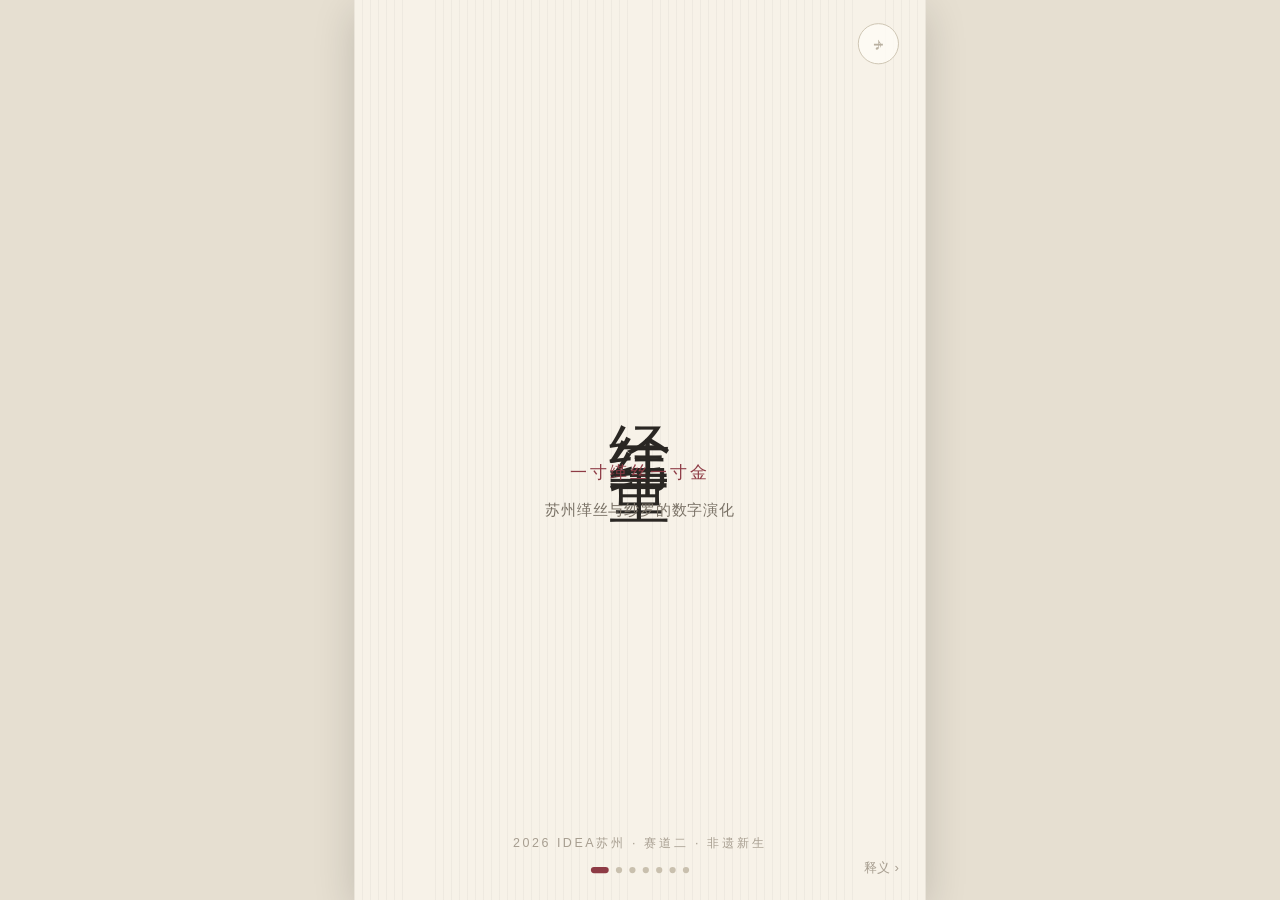
==== index.html @ 429ba1bc "Add H5 entry" ====
<!DOCTYPE html>
<html lang="zh-CN">
<head>
<meta charset="utf-8">
<meta name="viewport" content="width=device-width,initial-scale=1,maximum-scale=1,user-scalable=no,viewport-fit=cover">
<title>经纬二重 · 苏州缂丝与纱罗的数字演化</title>
<style>
* { margin: 0; padding: 0; box-sizing: border-box; -webkit-tap-highlight-color: transparent; }

html, body {
  height: 100%;
  background: #E6DFD1;
  overflow: hidden;
  font-family: "PingFang SC", "Hiragino Sans GB", "Microsoft YaHei", sans-serif;
  color: #2A2723;
  user-select: none;
}

#wrap { position: absolute; inset: 0; display: flex; align-items: center; justify-content: center; }

#stage {
  position: relative;
  width: 640px; height: 1008px;
  transform-origin: center center;
  background: #F7F2E8;
  overflow: hidden;
  box-shadow: 0 12px 44px rgba(0, 0, 0, .16);
}

/* 纸面经线底纹 */
#stage::before {
  content: "";
  position: absolute; inset: 0;
  background: repeating-linear-gradient(90deg, rgba(0,0,0,.035) 0 1px, transparent 1px 9px);
  pointer-events: none;
}

.page {
  position: absolute; inset: 0;
  opacity: 0; pointer-events: none;
  transition: opacity .5s ease;
  display: flex; flex-direction: column;
  padding: 52px 44px 96px;
}
.page.on { opacity: 1; pointer-events: auto; }
body.nost .page { transition: none; }

.serif { font-family: "Songti SC", "STSong", "SimSun", serif; }

.kicker { font-size: 15px; letter-spacing: .34em; color: #9A9184; margin-bottom: 14px; }
h1 { font-size: 46px; font-weight: 600; letter-spacing: .1em; line-height: 1.15; }
h2 { font-size: 30px; font-weight: 600; letter-spacing: .06em; margin-bottom: 6px; }
.sub { font-size: 17px; color: #7A7266; line-height: 1.7; letter-spacing: .04em; }
.rule { width: 46px; height: 2px; background: #8E3B45; margin: 18px 0 22px; }

/* 封面 */
#p1 { justify-content: center; align-items: center; text-align: center; padding-bottom: 52px; }
#p1 .vtitle { writing-mode: vertical-rl; font-size: 68px; letter-spacing: .22em; margin-bottom: 26px; }
#p1 .quote { font-size: 19px; color: #8E3B45; letter-spacing: .18em; margin-top: 10px; }
#p1 .meta { position: absolute; bottom: 54px; font-size: 14px; color: #A79E90; letter-spacing: .2em; }

/* 释义页 */
.toggle { display: flex; border: 1px solid #C9C0AE; border-radius: 26px; overflow: hidden; width: 300px; margin: 8px 0 20px; }
.toggle div { flex: 1; text-align: center; padding: 11px 0; font-size: 17px; color: #8A8274; cursor: pointer; }
.toggle div.act { background: #2A2723; color: #F7F2E8; }
.diagram { width: 552px; height: 300px; background: #FFFDF7; border: 1px solid #DED5C2; border-radius: 6px; }
.note { margin-top: 20px; font-size: 17px; line-height: 1.8; color: #5C564C; }
.note b { color: #8E3B45; font-weight: 600; }

/* 择样 / 掷色 */
.grid2 { display: grid; grid-template-columns: 1fr 1fr; gap: 16px; margin-top: 10px; }
.card { background: #FFFDF7; border: 2px solid #DED5C2; border-radius: 8px; padding: 10px; cursor: pointer; }
.card.act { border-color: #8E3B45; }
.card canvas { display: block; margin: 0 auto; border-radius: 4px; }
.card .nm { font-size: 17px; margin-top: 8px; }
.card .nt { font-size: 13px; color: #9A9184; margin-top: 2px; }

.swatches { display: flex; flex-wrap: wrap; gap: 14px; margin: 14px 0 8px; }
.sw { width: 92px; border: 2px solid transparent; border-radius: 6px; padding: 5px; cursor: pointer; }
.sw.act { border-color: #2A2723; }
.sw .bar { display: flex; height: 34px; border-radius: 4px; overflow: hidden; }
.sw .bar i { flex: 1; }
.sw .nm { font-size: 14px; text-align: center; margin-top: 6px; color: #6E675C; }

/* 织造页 */
#p5 { padding-bottom: 88px; }
#loom { width: 460px; height: 580px; margin: 0 auto; display: block; background: #FFFDF7; border: 1px solid #DED5C2; border-radius: 6px; touch-action: none; cursor: ew-resize; }
.prow { display: flex; align-items: center; gap: 14px; margin-top: 14px; }
.pbar { flex: 1; height: 6px; background: #E3DBC9; border-radius: 3px; overflow: hidden; }
.pbar i { display: block; height: 100%; width: 0; background: #8E3B45; transition: width .12s linear; }
.pnum { font-size: 15px; color: #7A7266; min-width: 92px; text-align: right; }
.hint { margin-top: 12px; font-size: 16px; color: #8A8274; text-align: center; letter-spacing: .06em; }

/* 苏罗页 */
#p6 #luo { width: 552px; height: 300px; background: #FFFDF7; border: 1px solid #DED5C2; border-radius: 6px; touch-action: none; }
.quote2 { margin-top: 16px; padding: 14px 16px; border-left: 3px solid #8E3B45; background: rgba(142,59,69,.05); font-size: 16px; line-height: 1.75; color: #5C564C; }
.quote2 .src { display: block; margin-top: 8px; font-size: 13px; color: #9A9184; }

/* 成画页 */
#p7 #final { width: 345px; height: 435px; margin: 0 auto; display: block; background: #FFFDF7; border: 1px solid #DED5C2; border-radius: 4px; }
.mock { display: flex; gap: 14px; margin-top: 14px; }
.mock div { flex: 1; }
.mock .box { height: 116px; background: #EFE8D8; border-radius: 6px; overflow: hidden; display: flex; align-items: center; justify-content: center; }
.mock .box img { max-width: 86%; max-height: 86%; object-fit: contain; }
.mock .box.round { border-radius: 999px; }
.mock .box.round img { border-radius: 999px; max-width: 78%; max-height: 78%; }
.mock p { font-size: 14px; text-align: center; color: #7A7266; margin-top: 8px; }

/* 按钮 */
.btn {
  display: inline-block; padding: 13px 30px; font-size: 17px; letter-spacing: .12em;
  border: 1px solid #2A2723; border-radius: 30px; cursor: pointer; background: transparent; color: #2A2723;
}
.btn.solid { background: #2A2723; color: #F7F2E8; }
.btn:active { opacity: .7; }
.btnrow { display: flex; gap: 12px; margin-top: 16px; }

/* 翻页器 */
#pager { position: absolute; left: 0; right: 0; bottom: 30px; display: flex; align-items: center; justify-content: center; gap: 8px; z-index: 5; }
#pager i { width: 7px; height: 7px; border-radius: 50%; background: #C9C0AE; display: block; }
#pager i.act { background: #8E3B45; width: 20px; border-radius: 4px; }
#nav { position: absolute; bottom: 26px; right: 30px; font-size: 15px; color: #A79E90; z-index: 5; cursor: pointer; }
#prev { position: absolute; bottom: 26px; left: 30px; font-size: 15px; color: #A79E90; z-index: 5; cursor: pointer; }
#nav:empty, #prev:empty { display: none; }
#nav:active, #prev:active { color: #8E3B45; }

#sound {
  position: absolute; top: 26px; right: 30px; z-index: 6; cursor: pointer;
  width: 46px; height: 46px; border-radius: 50%;
  border: 1px solid #C9C0AE; background: rgba(255, 253, 247, .78);
  display: flex; align-items: center; justify-content: center;
  font-size: 20px; color: #2A2723;
}
#sound.off { color: #B9B0A0; text-decoration: line-through; }

.foot { position: absolute; bottom: 30px; left: 44px; font-size: 13px; color: #B3AA9B; letter-spacing: .14em; }

</style>
</head>
<body>
<div id="wrap">
<div id="stage">

  <section class="page" id="p1">
    <div class="vtitle serif">经纬二重</div>
    <div class="quote serif">一寸缂丝一寸金</div>
    <div class="sub" style="margin-top:16px">苏州缂丝与纱罗的数字演化</div>
    <div class="meta">2026 IDEA苏州 · 赛道二 · 非遗新生</div>
  </section>

  <section class="page" id="p2">
    <div class="kicker">P2 / 释义</div>
    <h2 class="serif">先看懂这两根线</h2>
    <div class="rule"></div>
    <div class="toggle" id="tog"><div class="act">通经</div><div>断纬</div></div>
    <div class="hint" style="margin:0 0 12px">点选任一项，可听该技艺的语音讲解</div>
    <canvas class="diagram" id="diagram"></canvas>
    <div class="note">缂丝之要，全在<b>通经断纬</b>四字：经线一根到底，纬线却按图稿色区各自回梭，互不相通。色界处遂留下细缝——这道缝，正是行家辨真伪的凭据。</div>
  </section>

  <section class="page" id="p3">
    <div class="kicker">P3 / 择样</div>
    <h2 class="serif">选一幅今日要织的样</h2>
    <div class="rule"></div>
    <div class="sub">四样皆由算法依参数生成，换一手便换一局。</div>
    <div class="grid2" id="picks"></div>
    <div class="btnrow"><span class="btn" id="btnReseed">换一手</span></div>
  </section>

  <section class="page" id="p4">
    <div class="kicker">P4 / 掷色</div>
    <h2 class="serif">掷一手丝色</h2>
    <div class="rule"></div>
    <div class="sub">六组色卡取自缂丝与宋锦常用的传统丝色，掷得哪一手便织哪一色。</div>
    <div class="swatches" id="sws"></div>
    <div class="btnrow"><span class="btn solid" id="btnCast">掷色</span></div>
  </section>

  <section class="page" id="p5">
    <div class="kicker">P5 / 上机</div>
    <h2 class="serif">引梭成纹</h2>
    <canvas id="loom"></canvas>
    <div class="prow"><div class="pbar"><i id="pbar"></i></div><div class="pnum" id="pnum">0 / 0 梭</div></div>
    <div class="btnrow">
      <span class="btn" id="btnAuto">替我织</span>
      <span class="btn" id="btnFlip">翻面</span>
      <span class="btn" id="btnReset">重织</span>
    </div>
    <div class="hint" id="hint">按住画布横向拖动，引梭织入</div>
  </section>

  <section class="page" id="p6">
    <div class="kicker">P6 / 互文</div>
    <h2 class="serif">同一根线的另一种解法</h2>
    <div class="rule"></div>
    <canvas id="luo"></canvas>
    <div class="hint" id="luoTxt">半绞 · 孔眼匀停</div>
    <div class="quote2">缂丝在纬上做减法，纱罗却在经上做加法：两根经线互相绞转，把纬线锁成稳定的方孔，谓之<b>椒孔</b>。左右拖动，可试绞转之紧慢。
      <span class="src">——技艺互文 · 苏州纱罗织造</span>
    </div>
  </section>

  <section class="page" id="p7">
    <div class="kicker">P7 / 成画</div>
    <h2 class="serif">这一幅，只此一幅</h2>
    <canvas id="final"></canvas>
    <div style="text-align:center;font-size:15px;color:#7A7266;margin-top:10px" id="fname"></div>
    <div class="mock">
      <div><div class="box"><img alt="丝巾"></div><p>丝巾</p></div>
      <div><div class="box round"><img alt="团扇"></div><p>团扇</p></div>
      <div><div class="box"><img alt="书衣"></div><p>书衣</p></div>
    </div>
    <div class="btnrow"><span class="btn solid" id="btnSave">存成图</span><span class="btn" id="btnAgain">再织一幅</span></div>
  </section>

  <div id="pager"></div>
  <div id="prev"></div>
  <div id="nav"></div>
  <div id="sound" class="off">&#9834;</div>
</div>
</div>
<script>
/* weave-pattern.js
 * 《经纬二重》H5 · 纹样与色谱引擎
 * 说明：全部几何形体与配色均由手写参数化算法生成（三角函数 + 伪随机分布），
 *       不使用任何 AI 生成素材、不依赖任何外部图片资源。
 * 数据契约：grid 为 W*H 的 Int8Array，值 -1 表示“地”（不落纬，露出经线），
 *           0..N-1 表示色区索引，映射至配色方案的 lines 数组。
 */

(function (root, factory) {
  if (typeof module === 'object' && module.exports) module.exports = factory();
  else root.NHPattern = factory();
})(typeof self !== 'undefined' ? self : this, function () {
  'use strict';

  var W = 46, H = 58;

  function mulberry32(a) {
    return function () {
      a |= 0; a = (a + 0x6D2B79F5) | 0;
      var t = Math.imul(a ^ (a >>> 15), 1 | a);
      t = (t + Math.imul(t ^ (t >>> 7), 61 | t)) ^ t;
      return ((t ^ (t >>> 14)) >>> 0) / 4294967296;
    };
  }

  function set(g, x, y, v) {
    x = Math.round(x); y = Math.round(y);
    if (x < 0 || y < 0 || x >= W || y >= H) return;
    g[y * W + x] = v;
  }

  function disc(g, cx, cy, r, v, aspect) {
    aspect = aspect || 1;
    var r2 = r * r;
    for (var y = Math.floor(cy - r / aspect); y <= Math.ceil(cy + r / aspect); y++) {
      for (var x = Math.floor(cx - r); x <= Math.ceil(cx + r); x++) {
        var dx = x - cx, dy = (y - cy) * aspect;
        if (dx * dx + dy * dy <= r2) set(g, x, y, v);
      }
    }
  }

  function ellipseFill(g, cx, cy, rx, ry, v, inner, innerV) {
    for (var y = Math.floor(cy - ry); y <= Math.ceil(cy + ry); y++) {
      for (var x = Math.floor(cx - rx); x <= Math.ceil(cx + rx); x++) {
        var dx = (x - cx) / rx, dy = (y - cy) / ry, d = dx * dx + dy * dy;
        if (d <= 1) set(g, x, y, (inner && d <= inner) ? innerV : v);
      }
    }
  }

  /* ---------- 通用：底部海水江崖 ---------- */
  function addWaves(g, rnd, top) {
    var bands = 3, k = 2 * Math.PI / (W / (1.4 + rnd() * 1.4));
    for (var b = 0; b < bands; b++) {
      var base = top + (H - top) * (b / bands);
      var amp = 1.6 + rnd() * 1.8;
      var ph = rnd() * Math.PI * 2;
      for (var x = 0; x < W; x++) {
        var edge = base + amp * Math.sin(k * x + ph);
        for (var y = Math.round(edge); y < Math.round(base + (H - top) / bands + 2); y++) {
          if (y >= 0 && y < H) {
            var cur = g[y * W + x];
            if (cur === -1) set(g, x, y, 3 + (b % 2 ? 1 : 0));
          }
        }
      }
    }
  }

  /* ---------- 纹样一：宝相团花 ---------- */
  /* 沿 ang 方向摆放一枚胖椭圆花瓣：主轴沿径向，副轴沿切向 */
  function petalEllipse(g, px, py, ang, rl, tw, v, aspect) {
    var ca = Math.cos(ang), sa = Math.sin(ang);
    for (var y = Math.floor(py - rl) - 1; y <= Math.ceil(py + rl) + 1; y++) {
      for (var x = Math.floor(px - rl) - 1; x <= Math.ceil(px + rl) + 1; x++) {
        var dx = x - px, dy = (y - py) * aspect;
        var u = dx * ca + dy * sa, w = -dx * sa + dy * ca;
        if ((u * u) / (rl * rl) + (w * w) / (tw * tw) <= 1) set(g, x, y, v);
      }
    }
  }

  function tuantuan(rnd) {
    var g = new Int8Array(W * H).fill(-1);
    var cx = (W - 1) / 2, cy = H * 0.40, aspect = 0.86;
    var twist = (rnd() - 0.5) * 0.6;
    var n = 8;

    /* 外层八瓣（与内层错半格） */
    for (var k = 0; k < n; k++) {
      var a2 = (k / n) * Math.PI * 2 + Math.PI / n + twist;
      petalEllipse(g, cx + Math.cos(a2) * 12.5, cy + Math.sin(a2) * 12.5 / aspect,
        a2, 6.2, 4.0, 2, aspect);
    }
    /* 外层瓣尖另起一色，取宝相花“间晕”之貌 */
    for (var k2 = 0; k2 < n; k2++) {
      var a3 = (k2 / n) * Math.PI * 2 + Math.PI / n + twist;
      disc(g, cx + Math.cos(a3) * 17.6, cy + Math.sin(a3) * 17.6 / aspect, 1.5, 3, aspect);
    }
    /* 内层八瓣覆盖其上 */
    for (var k3 = 0; k3 < n; k3++) {
      var a1 = (k3 / n) * Math.PI * 2 + twist;
      petalEllipse(g, cx + Math.cos(a1) * 6.4, cy + Math.sin(a1) * 6.4 / aspect,
        a1, 5.0, 3.2, 1, aspect);
    }
    disc(g, cx, cy, 2.4, 4, aspect);
    addWaves(g, rnd, H * 0.84);
    return g;
  }

  /* ---------- 纹样二：缠枝莲 ---------- */
  function lianzhi(rnd) {
    var g = new Int8Array(W * H).fill(-1);
    var amp = 7 + rnd() * 6, freq = 1.3 + rnd() * 1.0, ph = rnd() * Math.PI * 2;
    var cx = (W - 1) / 2;

    for (var y = 0; y < H; y++) {
      var t = y / (H - 1);
      var sx = cx + amp * Math.sin(freq * t * Math.PI * 2 + ph);
      for (var x = 0; x < W; x++) {
        if (Math.abs(x - sx) < 1.5) set(g, x, y, 1);
      }
    }
    for (var i = 0; i < 4; i++) {
      var yy = 5 + i * 13 + Math.floor(rnd() * 4);
      if (yy >= H) continue;
      var tt = yy / (H - 1);
      var ss = cx + amp * Math.sin(freq * tt * Math.PI * 2 + ph);
      var dir = (i % 2) ? 1 : -1;
      /* 花头须收在画面内，否则会被边界裁切而失去花形 */
      var fx = Math.max(5, Math.min(W - 6, ss + dir * (5.5 + rnd() * 3.5)));
      for (var k = 0; k < 8; k++) {
        var aa = (k / 8) * Math.PI * 2 + i * 0.42;
        ellipseFill(g, fx + Math.cos(aa) * 3.1, yy + Math.sin(aa) * 3.1, 2.4, 2.4, 2);
      }
      disc(g, fx, yy, 2.1, 0);
      ellipseFill(g, Math.max(4, Math.min(W - 5, ss - dir * (4.5 + rnd() * 3))), yy + 3, 3.6 + rnd() * 1.6, 2.2 + rnd() * 1.2, 3);
    }
    addWaves(g, rnd, H * 0.8);
    return g;
  }

  /* ---------- 纹样三：游鱼戏藻（侧面角度，便于低分辨率成形） ---------- */
  function jinyu(rnd) {
    var g = new Int8Array(W * H).fill(-1);
    var cx = Math.round((W - 1) / 2), cy = Math.round(H * 0.38);

    /* 水草：自底部上扬的几缕 */
    for (var s = 0; s < 4; s++) {
      var bx = 4 + s * 12 + rnd() * 3;
      for (var yw = cy + 9; yw < H; yw++) {
        set(g, bx + Math.sin((yw - cy) * 0.26 + s * 1.7) * 2.4, yw, 3);
      }
    }

    /* 鱼身：横向橄榄形，外深内浅 */
    ellipseFill(g, cx - 1, cy, 13, 6.4, 1, 0.30, 0);
    /* 头部收钝 */
    for (var xh = Math.round(cx - 14); xh <= Math.round(cx - 10); xh++) {
      for (var yh = Math.round(cy - 6); yh <= Math.round(cy + 6); yh++) {
        if (g[yh * W + xh] !== -1) continue;
        var hh = 6.4 - (cx - 10 - xh) * 1.1;
        if (Math.abs(yh - cy) < hh) set(g, xh, yh, 1);
      }
    }
    /* 尾鳍：向右张开的两片 */
    for (var x = Math.round(cx + 10); x <= cx + 21; x++) {
      var t = (x - (cx + 10)) / 11;
      var sp = 1.2 + t * 6.4;
      for (var y = Math.round(cy - sp); y <= Math.round(cy + sp); y++) {
        if (Math.abs(Math.abs(y - cy) - sp) < 1.4) set(g, x, y, 2);
      }
    }
    /* 背鳍 */
    for (var y2 = Math.round(cy - 6); y2 >= cy - 13; y2--) {
      var t2 = (cy - 6 - y2) / 7;
      var hw = 4.2 * (1 - t2) + 0.6;
      for (var x2 = Math.round(cx - 3 - hw); x2 <= Math.round(cx - 3 + hw); x2++) set(g, x2, y2, 2);
    }
    /* 腹鳍 */
    for (var y3 = Math.round(cy + 6); y3 <= cy + 11; y3++) {
      var t3 = (y3 - (cy + 6)) / 5;
      var hw3 = 3.2 * (1 - t3) + 0.5;
      for (var x3 = Math.round(cx + 1 - hw3); x3 <= Math.round(cx + 1 + hw3); x3++) set(g, x3, y3, 2);
    }
    /* 鳃线与眼 */
    for (var y4 = cy - 4; y4 <= cy + 4; y4++) set(g, cx - 5, y4, 2);
    disc(g, cx - 8, cy - 1, 1.2, 4);
    addWaves(g, rnd, H * 0.86);
    return g;
  }

  /* ---------- 纹样四：海水江崖 ---------- */
  function shuiwen(rnd) {
    var g = new Int8Array(W * H).fill(-1);
    var top = H * 0.3, bands = 5;
    for (var b = 0; b < bands; b++) {
      var base = top + (H - top) * (b / bands);
      var amp = 2.2 + rnd() * 2.4;
      var k = 2 * Math.PI / (W / (1.2 + rnd() * 1.6));
      var ph = rnd() * Math.PI * 2;
      for (var x = 0; x < W; x++) {
        var edge = base + amp * Math.sin(k * x + ph);
        for (var y = Math.round(edge); y < Math.round(base + (H - top) / bands + 1.5); y++) {
          if (y >= 0 && y < H) set(g, x, y, b % 4 === 0 ? 0 : (1 + (b % 3)));
        }
      }
    }
    /* 立水浪头 */
    for (var s = 0; s < 3; s++) {
      var sx2 = 8 + s * 14 + rnd() * 4;
      for (var y4 = H * 0.86; y4 < H; y4++) {
        var hw = 1 + (y4 - H * 0.86) * 0.5;
        for (var x4 = Math.round(sx2 - hw); x4 <= Math.round(sx2 + hw); x4++) set(g, x4, y4, 2);
      }
    }
    return g;
  }

  var BUILDERS = [
    { id: 'tuanhua', name: '宝相团花', note: '放射对称·三层环花', fn: tuantuan },
    { id: 'lianzhi', name: '缠枝莲', note: '藤蔓绕 riots花·左右生', fn: lianzhi },
    { id: 'jinyu', name: '游鱼戏藻', note: '橄榄鱼身·尾鳍张立', fn: jinyu },
    { id: 'shuiwen', name: '海水江崖', note: '层波相叠·立水浪头', fn: shuiwen }
  ];

  /* ---------- 传统缂丝 / 苏罗常用丝色 ---------- */
  var PALETTES = [
    { id: 'songya', name: '宋韵雅', ground: '#EFE7D6', warp: '#D6C9AC',
      lines: ['#2F6B8F', '#5B8C51', '#D8A63D', '#A8324A', '#7A6A9B'] },
    { id: 'yuefu', name: '乐府红', ground: '#F6EDDF', warp: '#DFD2BA',
      lines: ['#D4537E', '#2F6B8F', '#E8A33D', '#3F7A5E', '#9C3B4E'] },
    { id: 'biluo', name: '碧螺青', ground: '#EDEEE2', warp: '#CBD4C0',
      lines: ['#3D7A6B', '#8FB27E', '#D9C87A', '#B0654C', '#4B6E8F'] },
    { id: 'mojin', name: '墨缂金', ground: '#1F2230', warp: '#3A3F52',
      lines: ['#C8A155', '#8E3B45', '#3F6B84', '#7C7A4A', '#E0D9C4'] },
    { id: 'oufen', name: '藕粉莲', ground: '#F6ECEC', warp: '#E2CDD2',
      lines: ['#C77B8C', '#86A6A0', '#E4B45C', '#6E5A7C', '#A9445A'] },
    { id: 'shiqing', name: '石青霜', ground: '#E9EEF2', warp: '#C6D1DA',
      lines: ['#25557A', '#5C8EA6', '#E0BE6B', '#8A4A3C', '#6B7B52'] }
  ];

  function build(patternId, seed) {
    var b = BUILDERS.filter(function (p) { return p.id === patternId; })[0] || BUILDERS[0];
    return { grid: b.fn(mulberry32(seed || 1)), meta: b };
  }

  /* 将 grid 按行切分为“梭”：每一梭 = 一行内连续的同色段（断纬的直接依据） */
  function toRows(grid) {
    var rows = [];
    for (var y = 0; y < H; y++) {
      var runs = [], cur = grid[y * W], start = 0;
      for (var x = 1; x <= W; x++) {
        var v = x < W ? grid[y * W + x] : -999;
        if (v !== cur) {
          if (cur !== -1) runs.push({ x0: start, x1: x - 1, c: cur });
          cur = v; start = x;
        }
      }
      rows.push(runs);
    }
    return rows;
  }

  return {
    W: W, H: H, BUILDERS: BUILDERS, PALETTES: PALETTES,
    build: build, toRows: toRows, rng: mulberry32
  };
});

</script>
<script>
/* app.js — 《经纬二重》H5 交互逻辑
 * 依赖 NHPattern（weave-pattern.js）。全部图形由代码绘制，无任何外部图片素材。
 */
(function () {
  'use strict';
  var P = window.NHPattern, W = P.W, H = P.H, CELL = 10;
  var LOOMW = W * CELL, LOOMH = H * CELL;   // 460 x 580

  var S = {
    page: 0, pattern: 'tuanhua', seed: 7, palette: 0,
    runs: [], woven: 0, auto: false, mirror: false, twist: 0.45, mode: 'tong', frame: null
  };

  function $(id) { return document.getElementById(id); }

  function fit(cv, w, h, d) {
    d = d || 2;
    cv.width = w * d; cv.height = h * d;
    cv.style.width = w + 'px'; cv.style.height = h + 'px';
    var c = cv.getContext('2d');
    c.setTransform(d, 0, 0, d, 0, 0);
    return c;
  }

  function rr(c, x, y, w, h, r) {
    if (w < 2 * r) r = w / 2; if (h < 2 * r) r = h / 2;
    c.beginPath();
    c.moveTo(x + r, y);
    c.lineTo(x + w - r, y); c.quadraticCurveTo(x + w, y, x + w, y + r);
    c.lineTo(x + w, y + h - r); c.quadraticCurveTo(x + w, y + h, x + w - r, y + h);
    c.lineTo(x + r, y + h); c.quadraticCurveTo(x, y + h, x, y + h - r);
    c.lineTo(x, y + r); c.quadraticCurveTo(x, y, x + r, y);
    c.closePath();
  }

  /* ---------- 数据：把纹样展开成“梭”的序列 ---------- */
  function buildRuns() {
    var g = P.build(S.pattern, S.seed).grid;
    var rows = P.toRows(g), out = [];
    for (var y = 0; y < rows.length; y++) {
      for (var i = 0; i < rows[y].length; i++) {
        out.push({ row: y, x0: rows[y][i].x0, x1: rows[y][i].x1, c: rows[y][i].c });
      }
    }
    S.runs = out; S.total = out.length;
  }

  /* ---------- 织机绘制 ---------- */
  function drawLoom(c, upto, mirror, small) {
    var pal = P.PALETTES[S.palette], k = small || 1;
    var w = LOOMW * k, h = LOOMH * k;
    c.clearRect(0, 0, w, h);
    c.fillStyle = pal.ground; c.fillRect(0, 0, w, h);
    c.globalAlpha = 0.5; c.fillStyle = pal.warp;
    for (var i = 0; i < W; i++) c.fillRect((i * CELL + CELL / 2 - 0.7) * k, 0, 1.4 * k, h);
    c.globalAlpha = 1;
    for (var j = 0; j < upto && j < S.runs.length; j++) {
      var r = S.runs[j];
      var x = r.x0 * CELL + 1, ww = (r.x1 - r.x0 + 1) * CELL - 2, y = r.row * CELL + 1;
      if (mirror) x = LOOMW - x - ww;
      var col = pal.lines[r.c % pal.lines.length];
      c.fillStyle = col;
      rr(c, x * k, y * k, ww * k, (CELL - 2) * k, 3 * k); c.fill();
      c.fillStyle = 'rgba(255,255,255,.16)';
      c.fillRect(x * k, y * k, ww * k, 1.2 * k);
    }
  }

  /* ---------- 缩略图 ---------- */
  /* 缩略图的梭序缓存：动画每帧重绘，不能每次都重跑 build + toRows */
  var thumbCache = {};
  function thumbRuns(pid, seed) {
    var key = pid + '_' + seed;
    if (!thumbCache[key]) {
      var g = P.build(pid, seed).grid, rows = P.toRows(g), out = [];
      for (var y = 0; y < rows.length; y++) {
        for (var i = 0; i < rows[y].length; i++) {
          out.push({ row: y, x0: rows[y][i].x0, x1: rows[y][i].x1, c: rows[y][i].c });
        }
      }
      thumbCache[key] = out;
    }
    return thumbCache[key];
  }

  function drawThumb(cv, pid, seed, palIdx, upto) {
    var runs = thumbRuns(pid, seed), k = 0.5;
    var c = cv.__ctx;
    if (!c) {
      c = fit(cv, LOOMW * k, LOOMH * k, 2);
      cv.__ctx = c;
      /* 固定显示尺寸，避免四张卡片把页面撑出屏外 */
      cv.style.width = '167px'; cv.style.height = '210px';
    }
    var pal = P.PALETTES[palIdx];
    c.fillStyle = pal.ground; c.fillRect(0, 0, LOOMW * k, LOOMH * k);
    c.globalAlpha = 0.45; c.fillStyle = pal.warp;
    for (var i = 0; i < W; i++) c.fillRect((i * CELL + CELL / 2 - 0.6) * k, 0, 1.2 * k, LOOMH * k);
    c.globalAlpha = 1;
    var n = (upto === undefined) ? runs.length : Math.min(runs.length, Math.floor(upto));
    for (var j = 0; j < n; j++) {
      var r = runs[j];
      c.fillStyle = pal.lines[r.c % pal.lines.length];
      c.fillRect((r.x0 * CELL + 1) * k, (r.row * CELL + 1) * k, ((r.x1 - r.x0 + 1) * CELL - 2) * k, (CELL - 2) * k);
    }
  }

  /* ---------- P2 释义图：通经 / 断纬 ---------- */
  function ease(x) { return x < 0.5 ? 2 * x * x : 1 - Math.pow(-2 * x + 2, 2) / 2; }

  /* 回纬折返的示意钩 */
  function drawHook(c, bx, k, blink) {
    c.save();
    c.strokeStyle = '#8E3B45'; c.lineWidth = 2 * k;
    c.globalAlpha = 0.35 + 0.65 * Math.abs(Math.sin(blink * Math.PI));
    c.setLineDash([4 * k, 3 * k]);
    c.beginPath();
    c.moveTo(bx, 138 * k); c.lineTo(bx, 112 * k);
    c.lineTo(bx + 12 * k, 112 * k); c.lineTo(bx + 12 * k, 164 * k); c.lineTo(bx, 164 * k);
    c.stroke();
    c.restore();
  }

  function drawDiagram(c, k, prog) {
    k = k || 1;
    prog = (prog === undefined) ? 1 : Math.max(0, Math.min(1, prog));
    var w = 552 * k, h = 300 * k;
    var pal = P.PALETTES[S.palette], cols = 12, cw = w / cols;
    c.clearRect(0, 0, w, h);
    c.fillStyle = '#FFFDF7'; c.fillRect(0, 0, w, h);
    c.fillStyle = pal.warp; c.globalAlpha = 0.85;
    for (var i = 0; i < cols; i++) c.fillRect(i * cw + cw / 2 - 1.5 * k, 20 * k, 3 * k, 260 * k);
    c.globalAlpha = 1;

    c.textAlign = 'center';

    if (S.mode === 'tong') {
      var len = 504 * k * ease(prog);
      if (len > 1) {
        c.fillStyle = pal.lines[0];
        rr(c, 24 * k, 138 * k, len, 26 * k, 8 * k); c.fill();
      }
      if (prog < 1) {
        c.fillStyle = '#8E3B45';
        c.beginPath(); c.arc(24 * k + len, 151 * k, 5.5 * k, 0, 6.2832); c.fill();
      }
      c.fillStyle = '#2A2723'; c.font = (15 * k) + 'px sans-serif';
      c.fillText('一根纬线左右到头，通到底', w / 2, 196 * k);
      c.fillStyle = '#8E3B45';
      c.fillText('经线自始至终不断 · 通经', w / 2, 226 * k);
    } else {
      var segs = [[24, 150], [190, 160], [370, 158]];
      var cs = [pal.lines[0], pal.lines[1], pal.lines[2]];
      segs.forEach(function (s, i) {
        var lp = Math.max(0, Math.min(1, (prog - i * 0.26) / 0.30));
        var len = s[1] * k * ease(lp);
        if (len > 1) {
          c.fillStyle = cs[i];
          rr(c, s[0] * k, 138 * k, len, 26 * k, 8 * k); c.fill();
        }
        if (lp >= 1 && i < segs.length - 1) drawHook(c, (s[0] + s[1] + 6) * k, k, prog * 5);
      });
      c.fillStyle = '#2A2723'; c.font = (15 * k) + 'px sans-serif';
      c.fillText('纬线各走一段就折回，互不相通', w / 2, 200 * k);
      c.fillStyle = '#8E3B45';
      c.fillText('断纬 · 色界处遂留细缝', w / 2, 230 * k);
    }
  }

  /* ---------- P6 苏罗绞经 ---------- */
  /* 绞经：两根经线沿纵向正弦摆动且相位相反，周期性互绞，围出连续椒孔 */
  function drawLuo(c, k, ph, wp) {
    k = k || 1;
    ph = ph || 0;
    wp = (wp === undefined) ? 1 : Math.max(0, Math.min(1, wp));
    var w = 552 * k, h = 300 * k;
    c.clearRect(0, 0, w, h);
    c.fillStyle = pal0().ground; c.fillRect(0, 0, w, h);
    var pairs = 7, chh = 60 * k, amp = (w / pairs) * 0.20 * (0.35 + S.twist * 0.85);
    c.lineCap = 'round';

    for (var j = 0; j < pairs * 2; j++) {
      var base = Math.floor(j / 2) * (w / pairs) + (w / pairs) * 0.5;
      var phase = (j % 2) ? 0 : Math.PI;
      c.strokeStyle = (j % 2) ? '#8E3B45' : '#2F6B8F';
      c.lineWidth = 2.4 * k;
      c.beginPath();
      for (var y = 0; y <= h; y += 3) {
        /* 相位随时间推进：绞转点沿纵向流动，如同经线连续互绞 */
        var xx = base + amp * Math.sin((y / chh) * Math.PI * 2 + phase + ph);
        if (y === 0) c.moveTo(xx, y); else c.lineTo(xx, y);
      }
      c.stroke();
    }
    /* 纬线自上而下逐条织入，锁住孔眼 */
    c.strokeStyle = 'rgba(90,84,74,.42)'; c.lineWidth = 1.4 * k;
    var rowsN = h / (chh / 2);
    for (var ri = 0; ri <= rowsN; ri++) {
      var ry = ri * (chh / 2);
      if (ry > h * wp) break;
      c.beginPath(); c.moveTo(0, ry); c.lineTo(w, ry); c.stroke();
    }
  }
  function pal0() { return P.PALETTES[S.palette]; }

  /* ---------- 页面切换 ---------- */
  var NAMES = ['封面', '释义', '择样', '掷色', '上机', '互文', '成画'];
  function go(i) {
    if (i < 0 || i > 6) return;
    S.page = i;
    var pages = document.querySelectorAll('.page');
    for (var k = 0; k < pages.length; k++) pages[k].classList.toggle('on', k === i);
    var dots = $('pager').children;
    for (var d = 0; d < dots.length; d++) dots[d].classList.toggle('act', d === i);
    $('nav').textContent = i === 6 ? '' : NAMES[i + 1] + ' ›';
    $('prev').textContent = i === 0 ? '' : '‹ ' + NAMES[i - 1];
    if (i === 4) { $('loom').style.display = 'block'; drawLoom(loomCtx(), S.woven, S.mirror); }
    if (i === 6) renderFinal();
  }

  var loomC = null, luoC = null, diaC = null;
  function loomCtx() {
    if (!loomC) loomC = fit($('loom'), LOOMW, LOOMH, 2);
    return loomC;
  }
  function luoCtx() { if (!luoC) luoC = fit($('luo'), 552, 300, 2); return luoC; }
  function diaCtx() { if (!diaC) diaC = fit($('diagram'), 552, 300, 2); return diaC; }

  /* ================= 声音 =================
   * BGM 由 Web Audio 实时合成：五声音阶缓行 + 织机投梭声，不使用任何网络音乐，规避版权风险。
   * 语音讲解默认用设备内置中文语音朗读；若 AUDIO_FILE 中填入 mp3 路径，则优先播放该录音。
   */
  var AUDIO_FILE = { bgm: '', tong: '', duan: '' };

  var NARR = {
    tong: '通经，就是经线从上到下贯通整幅，一根到底，从不剪断。它是缂丝的骨架，也是所有纬线依附的基础。',
    duan: '断纬，是缂丝最要紧的一刀。纬线不贯穿全幅，而是依照图稿的色区，一小段一小段地回梭，' +
          '所以每一个颜色的交界处，都会留下一道极细的缝。行家管它叫缂缝，也是辨别真假缂丝的凭据。'
  };

  var AU = {
    ctx: null, master: null, on: false, step: 0, timer: null, fileEl: null, manual: false,
    init: function () {
      if (this.ctx) return true;
      var C = window.AudioContext || window.webkitAudioContext;
      if (!C) return false;
      try {
        this.ctx = new C();
        this.master = this.ctx.createGain();
        this.master.gain.value = 0;
        this.master.connect(this.ctx.destination);
      } catch (e) { this.ctx = null; return false; }
      return true;
    },
    tone: function (f, dur, type, vol) {
      if (!this.ctx) return;
      var t = this.ctx.currentTime, o = this.ctx.createOscillator(), g = this.ctx.createGain();
      o.type = type || 'sine'; o.frequency.value = f;
      g.gain.setValueAtTime(0.0001, t);
      g.gain.linearRampToValueAtTime(vol, t + 0.03);
      g.gain.exponentialRampToValueAtTime(0.0001, t + dur);
      o.connect(g); g.connect(this.master);
      o.start(t); o.stop(t + dur + 0.05);
    },
    /* 织机投梭的短促声响 */
    clack: function () {
      if (!this.ctx) return;
      var c = this.ctx, len = Math.floor(c.sampleRate * 0.05);
      var buf = c.createBuffer(1, len, c.sampleRate), dat = buf.getChannelData(0);
      for (var i = 0; i < len; i++) dat[i] = (Math.random() * 2 - 1) * Math.pow(1 - i / len, 6);
      var s = c.createBufferSource(); s.buffer = buf;
      var g = c.createGain(); g.gain.value = 0.05;
      var f = c.createBiquadFilter(); f.type = 'bandpass'; f.frequency.value = 1700;
      s.connect(f); f.connect(g); g.connect(this.master);
      s.start();
    },
    beat: function () {
      var sc = [261.63, 293.66, 329.63, 392.00, 440.00, 523.25];
      var seq = [0, 2, 1, 3, 2, 4, 3, 5, 4, 2, 1, 0];
      var n = sc[seq[this.step % seq.length]];
      this.tone(n / 2, 1.7, 'sine', 0.20);
      this.tone(n, 1.1, 'triangle', 0.09);
      if (this.step % 4 === 0) this.clack();
      this.step++;
    },
    start: function () {
      if (!this.init()) return;
      if (this.ctx.state === 'suspended') this.ctx.resume();
      var t = this.ctx.currentTime;
      this.master.gain.cancelScheduledValues(t);
      this.master.gain.setValueAtTime(this.master.gain.value, t);
      this.master.gain.linearRampToValueAtTime(0.16, t + 1.2);
      if (AUDIO_FILE.bgm) {
        if (!this.fileEl) { this.fileEl = new Audio(AUDIO_FILE.bgm); this.fileEl.loop = true; }
        var p = this.fileEl.play(); if (p && p.catch) p.catch(function () {});
      }
      var self = this;
      if (!this.timer) this.timer = setInterval(function () { self.beat(); }, 500);
      this.on = true;
    },
    stop: function () {
      if (!this.ctx) return;
      var t = this.ctx.currentTime;
      this.master.gain.cancelScheduledValues(t);
      this.master.gain.setValueAtTime(this.master.gain.value, t);
      this.master.gain.linearRampToValueAtTime(0.0001, t + 0.4);
      if (this.timer) { clearInterval(this.timer); this.timer = null; }
      if (this.fileEl) this.fileEl.pause();
      this.on = false;
      this.hush();
    },
    speak: function (key) {
      if (!this.on) return;
      var f = AUDIO_FILE[key];
      if (f) {
        try { var a = new Audio(f); var p = a.play(); if (p && p.catch) p.catch(function () {}); return; }
        catch (e) { /* 文件缺失则退回朗读 */ }
      }
      if (!('speechSynthesis' in window)) return;
      try {
        window.speechSynthesis.cancel();
        var u = new SpeechSynthesisUtterance(NARR[key]);
        u.lang = 'zh-CN'; u.rate = 0.92; u.pitch = 1;
        window.speechSynthesis.speak(u);
      } catch (e) {}
    },
    hush: function () {
      try { if ('speechSynthesis' in window) window.speechSynthesis.cancel(); } catch (e) {}
    }
  };

  /* ================= 动画调度 =================
   * 只驱动当前所在屏的动画，离屏即停，避免无谓耗电。
   * S.frame 为数字时锁定进度，供离线截图取中间帧。
   */
  var Ticker = (function () {
    var items = [], t0 = 0;
    function loop(now) {
      if (!t0) t0 = now;
      var t = (now - t0) / 1000;
      for (var i = 0; i < items.length; i++) {
        var it = items[i];
        if (it.page !== S.page) continue;
        it.draw(S.frame === null ? t : S.frame);
      }
      requestAnimationFrame(loop);
    }
    requestAnimationFrame(loop);
    return { add: function (page, draw) { items.push({ page: page, draw: draw }); } };
  })();

  /* ---------- P5 织造交互 ---------- */
  function weave(n) {
    var before = Math.floor(S.woven);
    S.woven = Math.max(0, Math.min(S.total, S.woven + n));
    if (Math.floor(S.woven) !== before) {
      drawLoom(loomCtx(), Math.floor(S.woven), S.mirror);
      $('pbar').style.width = (S.woven / S.total * 100).toFixed(1) + '%';
      $('pnum').textContent = Math.floor(S.woven) + ' / ' + S.total + ' 梭';
      if (S.woven >= S.total) $('hint').textContent = '织成了 · 可翻面验看，或向下继续';
    }
  }
  function bindLoom() {
    var cv = $('loom'), last = 0, down = false;
    cv.addEventListener('pointerdown', function (e) {
      down = true; last = e.clientX; cv.setPointerCapture(e.pointerId);
      $('hint').textContent = '引梭中…';
    });
    cv.addEventListener('pointermove', function (e) {
      if (!down) return;
      var dx = Math.abs(e.clientX - last); last = e.clientX;
      weave(dx * 0.62);
    });
    ['pointerup', 'pointercancel'].forEach(function (ev) {
      cv.addEventListener(ev, function () { down = false; });
    });
    var ax = 0;
    (function loop() {
      if (S.auto && S.page === 4) weave(1.6);
      requestAnimationFrame(loop);
    })();
  }

  /* ---------- P7 成画 ---------- */
  function renderFinal() {
    var src = $('loom');
    var fc = fit($('final'), 345, 435, 2);
    fc.drawImage(src, 0, 0, 345, 435);
    var url = src.toDataURL('image/png');
    var imgs = document.querySelectorAll('#p7 .mock img');
    for (var i = 0; i < imgs.length; i++) imgs[i].src = url;
    $('fname').textContent = P.BUILDERS.filter(function (b) { return b.id === S.pattern; })[0].name
      + ' · ' + pal0().name;
  }

  /* ---------- 初始化 ---------- */
  function init() {
    buildRuns();

    /* 素材导出（供展示海报高清取图）：?export=1 织造成品 2 苏罗绞经 3 通经断纬机制 */
    var ex = /export=(\d)/.exec(location.search);
    if (ex) {
      document.body.innerHTML = '';
      document.body.style.cssText = 'margin:0;background:#fff';
      var cv = document.createElement('canvas'), c;
      if (+ex[1] === 1) { c = fit(cv, 1104, 1392, 1); S.woven = S.total; drawLoom(c, S.total, false, 2.4); }
      else if (+ex[1] === 2) { c = fit(cv, 1104, 600, 1); drawLuo(c, 2); }
      else { c = fit(cv, 1104, 600, 1); S.mode = 'duan'; drawDiagram(c, 2); }
      document.body.appendChild(cv);
      return;
    }

    loomCtx();

    /* 择样卡片 */
    var gs = $('picks'), pickCvs = [];
    P.BUILDERS.forEach(function (b) {
      var d = document.createElement('div');
      d.className = 'card' + (b.id === S.pattern ? ' act' : '');
      d.innerHTML = '<canvas></canvas><div class="nm">' + b.name + '</div><div class="nt">' + b.note + '</div>';
      gs.appendChild(d);
      pickCvs.push(d.querySelector('canvas'));
      drawThumb(d.querySelector('canvas'), b.id, S.seed, S.palette);
      d.onclick = function () {
        S.pattern = b.id;
        var cs = gs.children;
        for (var i = 0; i < cs.length; i++) cs[i].classList.remove('act');
        d.classList.add('act');
        reseed();
      };
    });

    /* 色卡 */
    var sw = $('sws');
    P.PALETTES.forEach(function (p, i) {
      var d = document.createElement('div');
      d.className = 'sw' + (i === S.palette ? ' act' : '');
      var bar = p.lines.map(function (c) { return '<i style="background:' + c + '"></i>'; }).join('');
      d.innerHTML = '<div class="bar">' + bar + '</div><div class="nm">' + p.name + '</div>';
      sw.appendChild(d);
      d.onclick = function () {
        S.palette = i;
        var cs = sw.children;
        for (var k = 0; k < cs.length; k++) cs[k].classList.remove('act');
        d.classList.add('act');
        recolor();
      };
    });

    /* 释义开关 */
    var tg = $('tog').children;
    for (var t = 0; t < tg.length; t++) {
      (function (idx) {
        tg[idx].onclick = function () {
          S.mode = idx === 0 ? 'tong' : 'duan';
          for (var q = 0; q < tg.length; q++) tg[q].classList.toggle('act', q === idx);
          AU.speak(S.mode);
        };
      })(t);
    }

    /* 翻页器 */
    var pg = $('pager');
    for (var i = 0; i < 7; i++) { var e = document.createElement('i'); if (i === 0) e.className = 'act'; pg.appendChild(e); }
    $('nav').onclick = function () { go(Math.min(6, S.page + 1)); };
    $('prev').onclick = function () { go(Math.max(0, S.page - 1)); };

    /* 按钮 */
    $('btnReseed').onclick = reseed;
    $('btnCast').onclick = function () {
      S.palette = Math.floor(Math.random() * P.PALETTES.length);
      var cs = sw.children;
      for (var k = 0; k < cs.length; k++) cs[k].classList.toggle('act', k === S.palette);
      recolor();
    };
    $('btnAuto').onclick = function () {
      S.auto = !S.auto;
      this.textContent = S.auto ? '停手' : '替我织';
      if (S.auto) $('hint').textContent = '自动织造中…';
    };
    $('btnFlip').onclick = function () {
      var cv = $('loom');
      cv.style.transition = 'transform .28s ease';
      cv.style.transform = 'rotateY(90deg)';
      setTimeout(function () {
        S.mirror = !S.mirror;
        drawLoom(loomCtx(), Math.floor(S.woven), S.mirror);
        cv.style.transform = 'rotateY(0deg)';
        $('hint').textContent = S.mirror ? '背面 · 双面同纹，此缂丝之所以为缂丝' : '正面';
        renderFinal();
      }, 290);
    };
    $('btnReset').onclick = function () { resetLoom(); renderFinal(); };
    $('btnSave').onclick = function () {
      var a = document.createElement('a');
      a.href = $('loom').toDataURL('image/png');
      a.download = '经纬二重-' + S.pattern + '.png';
      a.click();
    };
    $('btnAgain').onclick = function () { reseed(); go(2); };

    /* 苏罗拖动 */
    var lv = $('luo'), ld = false;
    lv.addEventListener('pointerdown', function (e) { ld = true; lv.setPointerCapture(e.pointerId); });
    lv.addEventListener('pointermove', function (e) {
      if (!ld) return;
      var r = lv.getBoundingClientRect();
      S.twist = Math.max(0, Math.min(1, (e.clientX - r.left) / r.width));
      $('luoTxt').textContent = S.twist < 0.35 ? '绞转松弛 · 椒孔舒张，罗面轻透'
        : (S.twist > 0.7 ? '绞转紧密 · 椒孔收敛，罗面致密' : '半绞 · 孔眼匀停');
    });
    lv.addEventListener('pointerup', function () { ld = false; });

    bindLoom();
    drawLoom(loomCtx(), 0, false);

    /* ---- 动画：P2 释义 / P3 择样（四样由空到满）/ P6 苏罗（绞转流动） ---- */
    /* ?still=1 为静态满幅模式：不注册动画，用于海报取图与省电降级 */
    if (/still=1/.test(location.search)) {
      drawDiagram(diaCtx(), 1, 1);
      P.BUILDERS.forEach(function (b, idx) { drawThumb(pickCvs[idx], b.id, S.seed, S.palette); });
      drawLuo(luoCtx(), 1, 0, 1);
    } else
    Ticker.add(1, function (t) {
      drawDiagram(diaCtx(), 1, Math.min(1, ((t % 4.2) / 4.2) / 0.8));
    });
    P.BUILDERS.forEach(function (b, idx) {
      Ticker.add(2, function (t) {
        var p = ((t + idx * 0.7) % 6.2) / 6.2;
        drawThumb(pickCvs[idx], b.id, S.seed, S.palette,
          Math.min(1, p / 0.86) * thumbRuns(b.id, S.seed).length);
      });
    });
    Ticker.add(5, function (t) {
      drawLuo(luoCtx(), 1, t * 1.1, Math.min(1, ((t % 5.2) / 5.2) / 0.85));
    });

    /* ---- 声音：右上角开关；首次触摸自动起播（移动端禁止无手势播放音频） ---- */
    var snd = $('sound');
    snd.onclick = function (e) {
      e.stopPropagation();
      AU.manual = true;
      if (AU.on) { AU.stop(); snd.className = 'off'; }
      else { AU.start(); snd.className = AU.on ? '' : 'off'; }
    };
    var kick = function (e) {
      if (e && e.target && e.target.id === 'sound') return;
      if (!AU.manual && !AU.on) {
        AU.start();
        snd.className = AU.on ? '' : 'off';
      }
      document.removeEventListener('pointerdown', kick);
    };
    document.addEventListener('pointerdown', kick);

    /* 调试/截图用：?static=1 关闭过渡，?full=1 直接织满，#pN 直跳第 N 屏 */
    if (/static=1/.test(location.search)) document.body.classList.add('nost');
    var fm = /frame=([\d.]+)/.exec(location.search);
    if (fm) S.frame = parseFloat(fm[1]);   /* 锁定动画进度，供离线截图取中间帧 */
    if (/full=1/.test(location.search)) {
      S.woven = S.total;
      drawLoom(loomCtx(), S.total, false);
      $('pbar').style.width = '100%';
      $('pnum').textContent = S.total + ' / ' + S.total + ' 梭';
      $('hint').textContent = '织成了 · 可翻面验看，或向下继续';
    }
    var m = /^#p(\d)$/.exec(location.hash);
    go(m ? Math.min(6, Math.max(0, +m[1] - 1)) : 0);
    if (/after=reset/.test(location.search)) { resetLoom(); go(4); }
  }

  /* 清空织面：必须强制重绘，不能只置零计数（weave() 在前后值相同时不重绘） */
  function resetLoom() {
    S.woven = 0; S.auto = false; S.mirror = false;
    $('btnAuto').textContent = '替我织';
    $('loom').style.transform = 'rotateY(0deg)';
    drawLoom(loomCtx(), 0, false);
    $('pbar').style.width = '0%';
    $('pnum').textContent = '0 / ' + S.total + ' 梭';
    $('hint').textContent = '按住画布横向拖动，引梭织入';
  }

  function reseed() {
    S.seed = 3 + Math.floor(Math.random() * 900);
    buildRuns();
    resetLoom();
  }

  function recolor() {
    drawLoom(loomCtx(), Math.floor(S.woven), S.mirror);
  }

  /* 视口适配：640x1008 设计稿整体等比缩放 */
  function resize() {
    var s = Math.min(window.innerWidth / 640, window.innerHeight / 1008);
    $('stage').style.transform = 'scale(' + s + ')';
  }
  window.addEventListener('resize', resize);

  window.addEventListener('DOMContentLoaded', function () { init(); resize(); });
  window.__JW = { go: go, S: S };
})();

</script>
</body>
</html>
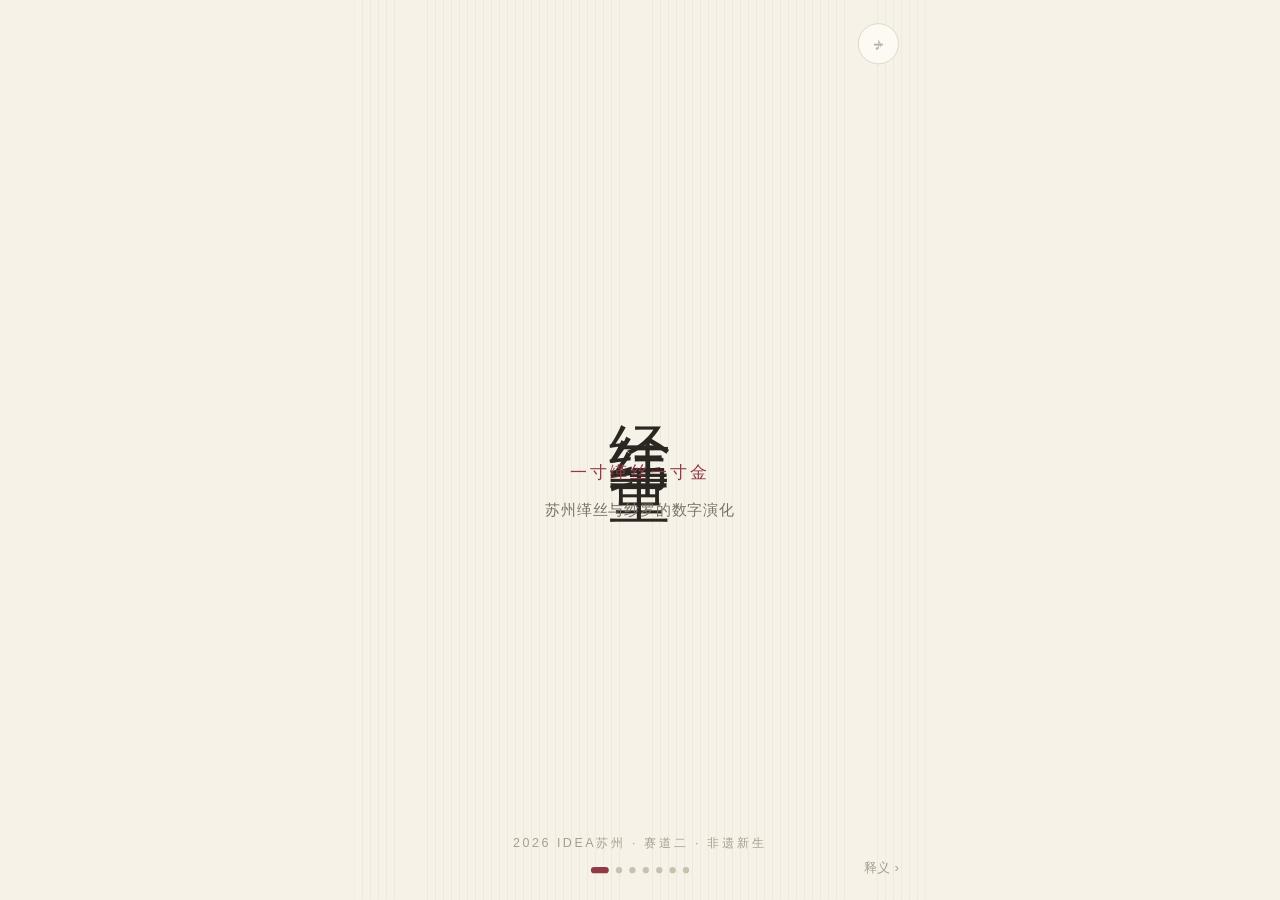
==== commit dd3680f7: "H5 源码：移动端适配修复（显式居中 / 去掉卡片边框）+ 补充构建源文件" ====
--- a/index.html
+++ b/index.html
@@ -9,22 +9,24 @@
 
 html, body {
   height: 100%;
-  background: #E6DFD1;
+  background: #F7F2E8;
   overflow: hidden;
   font-family: "PingFang SC", "Hiragino Sans GB", "Microsoft YaHei", sans-serif;
   color: #2A2723;
   user-select: none;
 }
 
-#wrap { position: absolute; inset: 0; display: flex; align-items: center; justify-content: center; }
-
+#wrap { position: absolute; inset: 0; overflow: hidden; background: #F7F2E8; }
+
+/* 舞台绝对定位于左上角，由 JS 计算 translate + scale 居中，
+   避免 640px 布局宽度在窄屏溢出容器导致居中失效、右侧被切 */
 #stage {
-  position: relative;
+  position: absolute;
+  left: 0; top: 0;
   width: 640px; height: 1008px;
-  transform-origin: center center;
+  transform-origin: 0 0;
   background: #F7F2E8;
   overflow: hidden;
-  box-shadow: 0 12px 44px rgba(0, 0, 0, .16);
 }
 
 /* 纸面经线底纹 */
@@ -60,31 +62,31 @@
 #p1 .meta { position: absolute; bottom: 54px; font-size: 14px; color: #A79E90; letter-spacing: .2em; }
 
 /* 释义页 */
-.toggle { display: flex; border: 1px solid #C9C0AE; border-radius: 26px; overflow: hidden; width: 300px; margin: 8px 0 20px; }
+.toggle { display: flex; border: 1px solid #DCD4C4; border-radius: 26px; overflow: hidden; width: 300px; margin: 8px 0 20px; }
 .toggle div { flex: 1; text-align: center; padding: 11px 0; font-size: 17px; color: #8A8274; cursor: pointer; }
 .toggle div.act { background: #2A2723; color: #F7F2E8; }
-.diagram { width: 552px; height: 300px; background: #FFFDF7; border: 1px solid #DED5C2; border-radius: 6px; }
+.diagram { width: 552px; height: 300px; background: #FFFDF7; border: 1px solid #DCD3C1; border-radius: 6px; }
 .note { margin-top: 20px; font-size: 17px; line-height: 1.8; color: #5C564C; }
 .note b { color: #8E3B45; font-weight: 600; }
 
 /* 择样 / 掷色 */
 .grid2 { display: grid; grid-template-columns: 1fr 1fr; gap: 16px; margin-top: 10px; }
-.card { background: #FFFDF7; border: 2px solid #DED5C2; border-radius: 8px; padding: 10px; cursor: pointer; }
+.card { background: #FFFDF7; border: 1px solid #E7E0D2; border-radius: 8px; padding: 10px; cursor: pointer; }
 .card.act { border-color: #8E3B45; }
 .card canvas { display: block; margin: 0 auto; border-radius: 4px; }
 .card .nm { font-size: 17px; margin-top: 8px; }
 .card .nt { font-size: 13px; color: #9A9184; margin-top: 2px; }
 
 .swatches { display: flex; flex-wrap: wrap; gap: 14px; margin: 14px 0 8px; }
-.sw { width: 92px; border: 2px solid transparent; border-radius: 6px; padding: 5px; cursor: pointer; }
-.sw.act { border-color: #2A2723; }
+.sw { width: 92px; border: 1px solid transparent; border-radius: 6px; padding: 5px; cursor: pointer; }
+.sw.act { border-color: #2A2723; border-width: 2px; }
 .sw .bar { display: flex; height: 34px; border-radius: 4px; overflow: hidden; }
 .sw .bar i { flex: 1; }
 .sw .nm { font-size: 14px; text-align: center; margin-top: 6px; color: #6E675C; }
 
 /* 织造页 */
 #p5 { padding-bottom: 88px; }
-#loom { width: 460px; height: 580px; margin: 0 auto; display: block; background: #FFFDF7; border: 1px solid #DED5C2; border-radius: 6px; touch-action: none; cursor: ew-resize; }
+#loom { width: 460px; height: 580px; margin: 0 auto; display: block; background: #FFFDF7; border: 1px solid #DCD3C1; border-radius: 6px; touch-action: none; cursor: ew-resize; }
 .prow { display: flex; align-items: center; gap: 14px; margin-top: 14px; }
 .pbar { flex: 1; height: 6px; background: #E3DBC9; border-radius: 3px; overflow: hidden; }
 .pbar i { display: block; height: 100%; width: 0; background: #8E3B45; transition: width .12s linear; }
@@ -92,12 +94,12 @@
 .hint { margin-top: 12px; font-size: 16px; color: #8A8274; text-align: center; letter-spacing: .06em; }
 
 /* 苏罗页 */
-#p6 #luo { width: 552px; height: 300px; background: #FFFDF7; border: 1px solid #DED5C2; border-radius: 6px; touch-action: none; }
+#p6 #luo { width: 552px; height: 300px; background: #FFFDF7; border: 1px solid #DCD3C1; border-radius: 6px; touch-action: none; }
 .quote2 { margin-top: 16px; padding: 14px 16px; border-left: 3px solid #8E3B45; background: rgba(142,59,69,.05); font-size: 16px; line-height: 1.75; color: #5C564C; }
 .quote2 .src { display: block; margin-top: 8px; font-size: 13px; color: #9A9184; }
 
 /* 成画页 */
-#p7 #final { width: 345px; height: 435px; margin: 0 auto; display: block; background: #FFFDF7; border: 1px solid #DED5C2; border-radius: 4px; }
+#p7 #final { width: 345px; height: 435px; margin: 0 auto; display: block; background: #FFFDF7; border: 1px solid #DCD3C1; border-radius: 4px; }
 .mock { display: flex; gap: 14px; margin-top: 14px; }
 .mock div { flex: 1; }
 .mock .box { height: 116px; background: #EFE8D8; border-radius: 6px; overflow: hidden; display: flex; align-items: center; justify-content: center; }
@@ -127,7 +129,7 @@
 #sound {
   position: absolute; top: 26px; right: 30px; z-index: 6; cursor: pointer;
   width: 46px; height: 46px; border-radius: 50%;
-  border: 1px solid #C9C0AE; background: rgba(255, 253, 247, .78);
+  border: 1px solid #DCD4C4; background: rgba(255, 253, 247, .78);
   display: flex; align-items: center; justify-content: center;
   font-size: 20px; color: #2A2723;
 }
@@ -1085,10 +1087,16 @@
     drawLoom(loomCtx(), Math.floor(S.woven), S.mirror);
   }
 
-  /* 视口适配：640x1008 设计稿整体等比缩放 */
+  /* 视口适配：640x1008 设计稿整体等比缩放并居中。
+     必须显式 translate 居中——若依赖 flex 居中，640px 布局宽在窄屏会溢出容器，
+     浏览器退化为左对齐，缩放后右侧内容被切掉。 */
   function resize() {
-    var s = Math.min(window.innerWidth / 640, window.innerHeight / 1008);
-    $('stage').style.transform = 'scale(' + s + ')';
+    var w = window.innerWidth, h = window.innerHeight;
+    var s = Math.min(w / 640, h / 1008);
+    var st = $('stage');
+    st.style.transformOrigin = '0 0';
+    st.style.transform = 'translate(' + ((w - 640 * s) / 2).toFixed(2) + 'px,'
+      + ((h - 1008 * s) / 2).toFixed(2) + 'px) scale(' + s.toFixed(4) + ')';
   }
   window.addEventListener('resize', resize);
 
